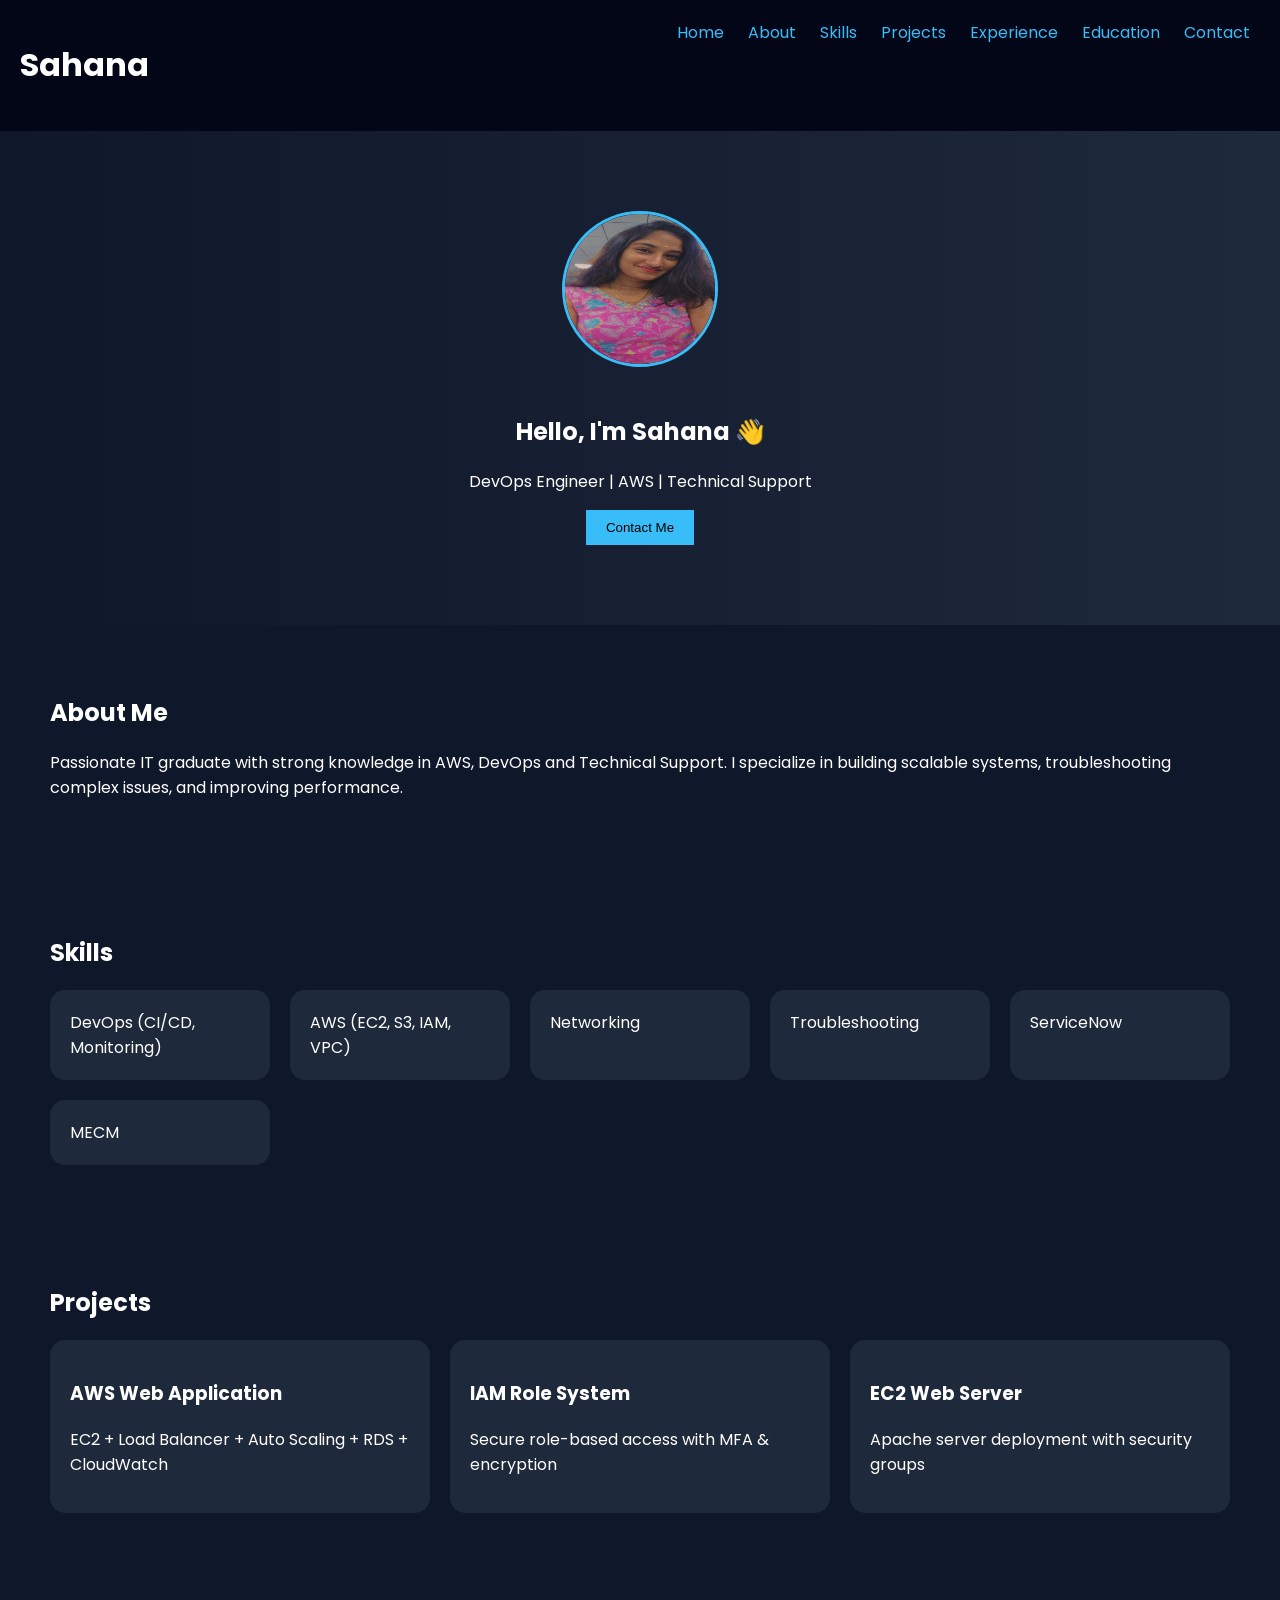
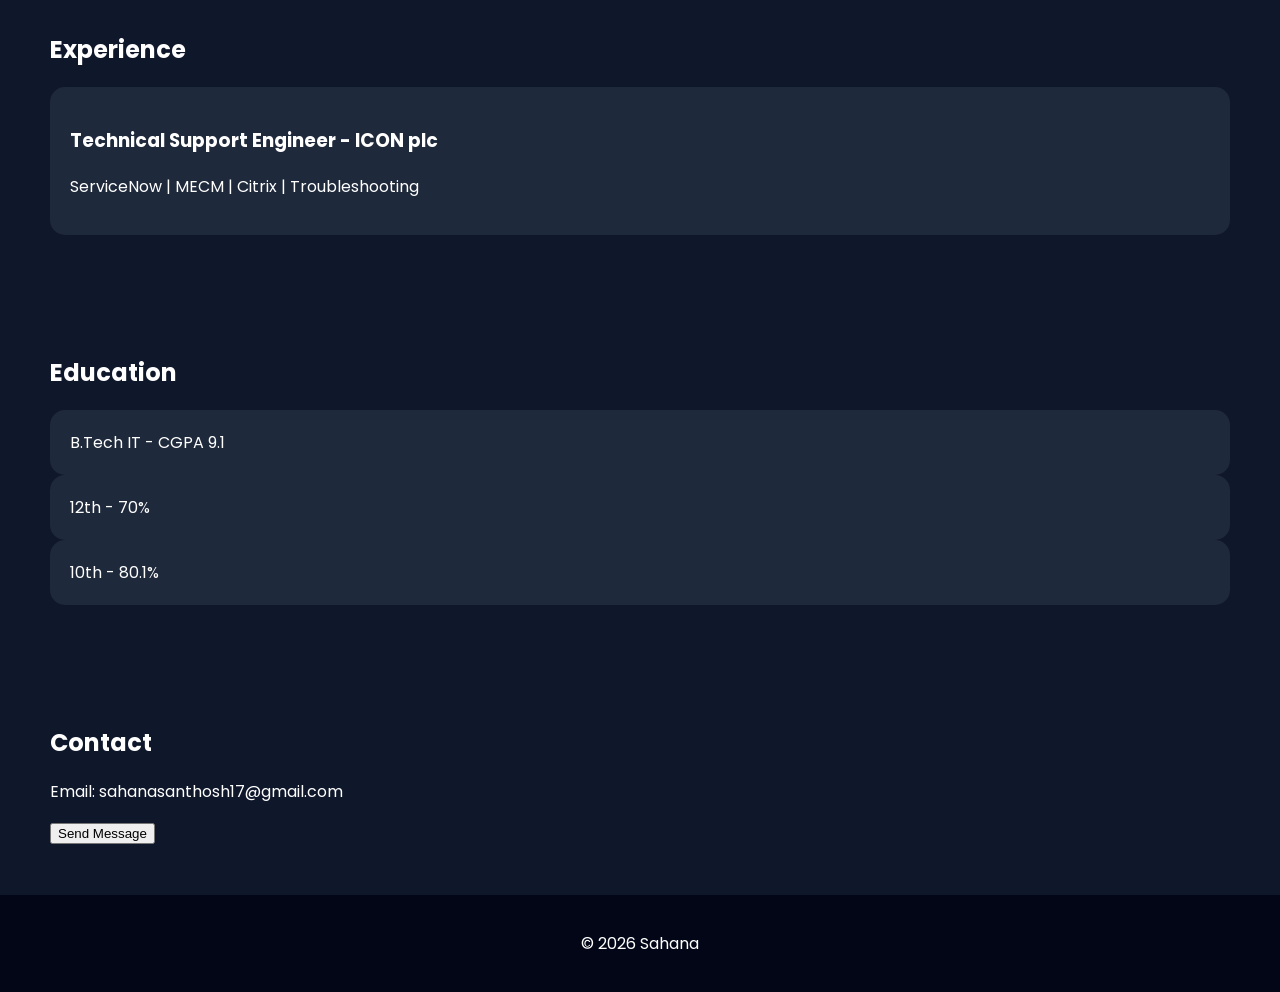
==== index.html @ 71e1d682 "added files" ====
<!DOCTYPE html>
<html lang="en">
<head>
<meta charset="UTF-8">
<meta name="viewport" content="width=device-width, initial-scale=1.0">
<title>Sahana | DevOps Portfolio</title>

<link rel="stylesheet" href="style.css">

<!-- Google Font -->
<link href="https://fonts.googleapis.com/css2?family=Poppins:wght@300;500;700&display=swap" rel="stylesheet">

</head>

<body>

<!-- NAVBAR -->
<header>
    <h1>Sahana</h1>
    <nav>
    <a href="index.html">Home</a>
    <a href="about.html">About</a>
    <a href="skills.html">Skills</a>
    <a href="projects.html">Projects</a>
    <a href="experience.html">Experience</a>
    <a href="education.html">Education</a>
    <a href="contact.html">Contact</a>
</nav>
</header>

<!-- HERO SECTION -->
<section class="hero">
    <img src="profile.jpg" alt="Sahana" class="profile-img">
    <h2>Hello, I'm Sahana 👋</h2>
    <p>DevOps Engineer | AWS | Technical Support</p>
    <button onclick="scrollToContact()">Contact Me</button>
</section>

<!-- ABOUT -->
<section id="about">
    <h2>About Me</h2>
    <p>
        Passionate IT graduate with strong knowledge in AWS, DevOps and Technical Support.
        I specialize in building scalable systems, troubleshooting complex issues,
        and improving performance.
    </p>
</section>

<!-- SKILLS -->
<section id="skills">
    <h2>Skills</h2>

    <div class="grid">
        <div class="card">DevOps (CI/CD, Monitoring)</div>
        <div class="card">AWS (EC2, S3, IAM, VPC)</div>
        <div class="card">Networking</div>
        <div class="card">Troubleshooting</div>
        <div class="card">ServiceNow</div>
        <div class="card">MECM</div>
    </div>

</section>

<!-- PROJECTS -->
<section id="projects">
    <h2>Projects</h2>

    <div class="grid">

        <div class="card">
            <h3>AWS Web Application</h3>
            <p>EC2 + Load Balancer + Auto Scaling + RDS + CloudWatch</p>
        </div>

        <div class="card">
            <h3>IAM Role System</h3>
            <p>Secure role-based access with MFA & encryption</p>
        </div>

        <div class="card">
            <h3>EC2 Web Server</h3>
            <p>Apache server deployment with security groups</p>
        </div>

    </div>
</section>

<!-- EXPERIENCE -->
<section id="experience">
    <h2>Experience</h2>

    <div class="card">
        <h3>Technical Support Engineer - ICON plc</h3>
        <p>ServiceNow | MECM | Citrix | Troubleshooting</p>
    </div>

</section>

<!-- EDUCATION -->
<section id="education">
    <h2>Education</h2>

    <div class="card">
        B.Tech IT - CGPA 9.1
    </div>

    <div class="card">
        12th - 70%
    </div>

    <div class="card">
        10th - 80.1%
    </div>

</section>

<!-- CONTACT -->
<section id="contact">
    <h2>Contact</h2>
    <p>Email: sahanasanthosh17@gmail.com</p>
    <button onclick="sendMessage()">Send Message</button>
</section>

<footer>
    <p>© 2026 Sahana</p>
</footer>

<script src="script.js"></script>

</body>
</html>
---- style.css ----
body {
    margin: 0;
    font-family: 'Poppins', sans-serif;
    background: #0f172a;
    color: white;
}

/* Navbar */
header {
    display: flex;
    justify-content: space-between;
    padding: 20px;
    background: #020617;
}

nav a {
    margin: 10px;
    color: #38bdf8;
    text-decoration: none;
}

/* Hero Section */
.hero {
    text-align: center;
    padding: 80px 20px;
    background: linear-gradient(to right, #0f172a, #1e293b);
}

.hero button {
    padding: 10px 20px;
    background: #38bdf8;
    border: none;
    cursor: pointer;
}

/* Sections */
section {
    padding: 50px;
}

/* Grid Layout */
.grid {
    display: grid;
    grid-template-columns: repeat(auto-fit, minmax(200px, 1fr));
    gap: 20px;
}

/* Cards */
.card {
    background: #1e293b;
    padding: 20px;
    border-radius: 15px;
    transition: 0.3s;
}

.card:hover {
    transform: scale(1.05);
    background: #334155;
}

/* Footer */
footer {
    text-align: center;
    padding: 20px;
    background: #020617;
}
.profile-img {
    width: 150px;
    height: 150px;
    border-radius: 50%;
    border: 3px solid #38bdf8;
    margin-bottom: 20px;
}
/* CONTACT PAGE DESIGN */

.contact-container {
    max-width: 600px;
    margin: 60px auto;
    text-align: center;
}

.contact-header .icon {
    font-size: 30px;
    margin-bottom: 10px;
}

.contact-header h2 {
    font-size: 32px;
    margin-bottom: 5px;
}

.contact-header p {
    color: gray;
    margin-bottom: 30px;
}

.contact-form input,
.contact-form textarea {
    width: 100%;
    padding: 15px;
    margin-bottom: 15px;
    border-radius: 8px;
    border: 1px solid #ccc;
    font-size: 14px;
}

.contact-form textarea {
    height: 120px;
}

.contact-form button {
    width: 100%;
    padding: 15px;
    background: linear-gradient(to right, #4f46e5, #3b82f6);
    color: white;
    border: none;
    border-radius: 8px;
    font-size: 16px;
    cursor: pointer;
}

.contact-form button:hover {
    opacity: 0.9;
}
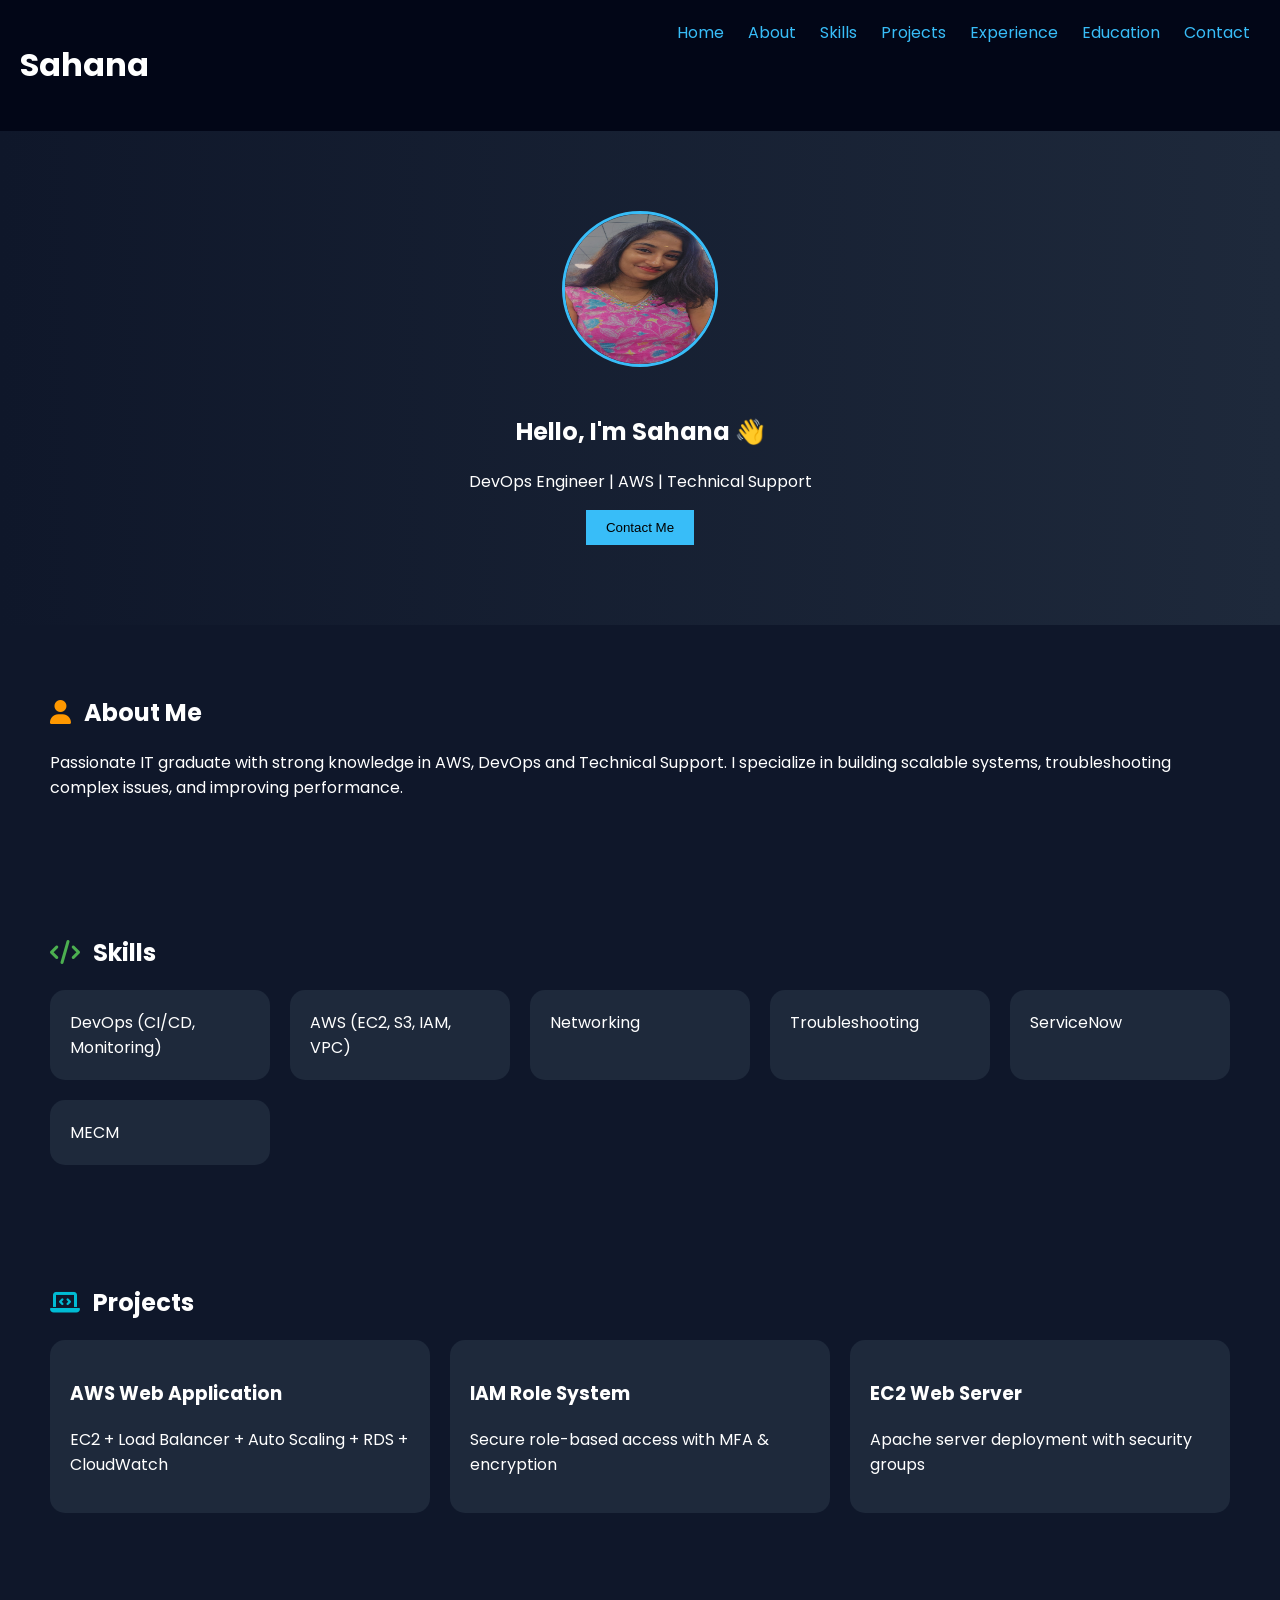
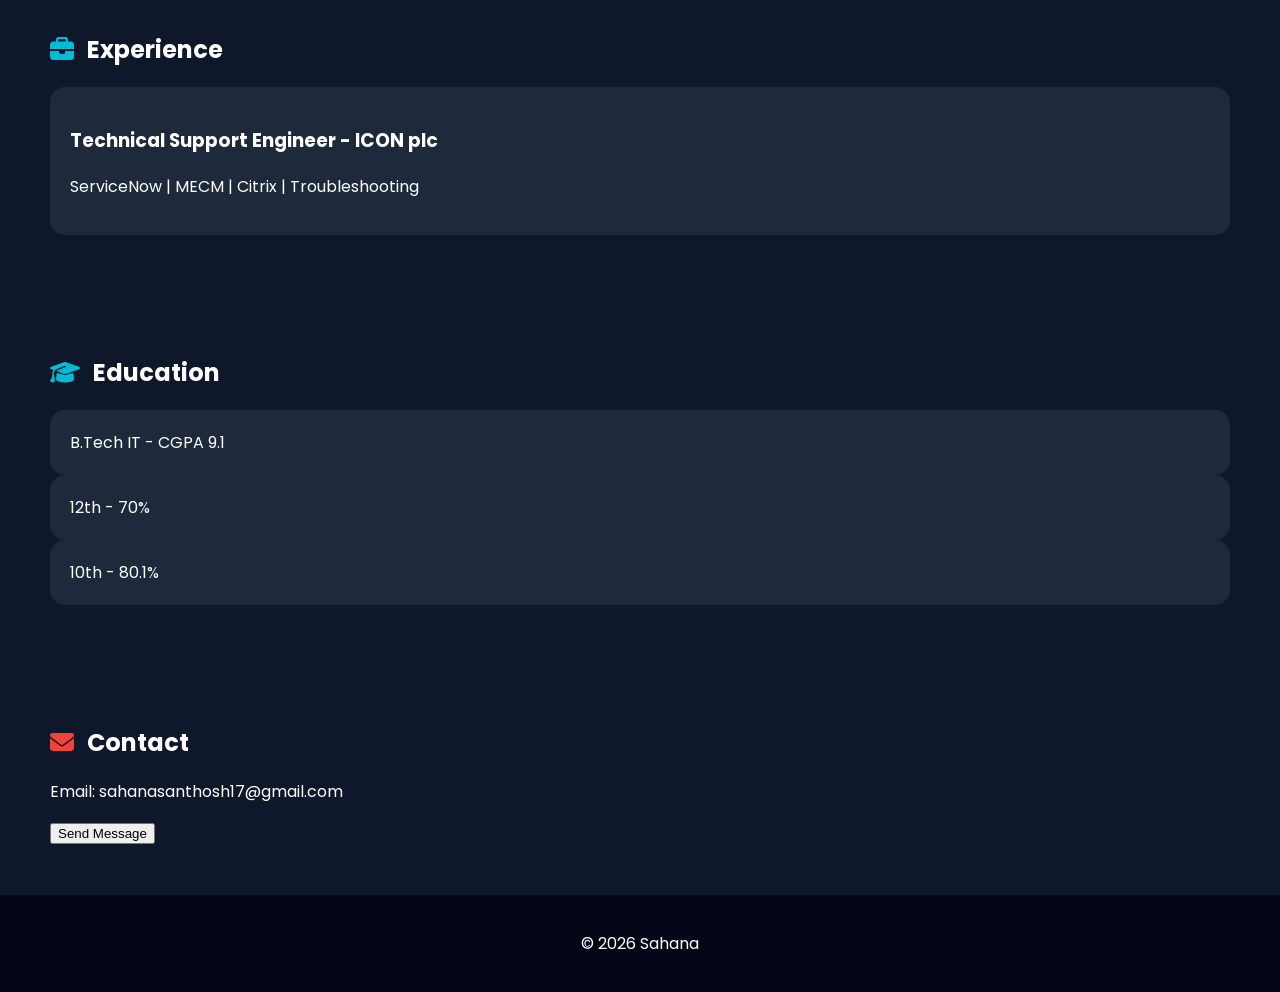
==== commit 4e496b13: "font updated font updated" ====
--- a/index.html
+++ b/index.html
@@ -1,131 +1,132 @@
-<!DOCTYPE html>
-<html lang="en">
-<head>
-<meta charset="UTF-8">
-<meta name="viewport" content="width=device-width, initial-scale=1.0">
-<title>Sahana | DevOps Portfolio</title>
-
-<link rel="stylesheet" href="style.css">
-
-<!-- Google Font -->
-<link href="https://fonts.googleapis.com/css2?family=Poppins:wght@300;500;700&display=swap" rel="stylesheet">
-
-</head>
-
-<body>
-
-<!-- NAVBAR -->
-<header>
-    <h1>Sahana</h1>
-    <nav>
-    <a href="index.html">Home</a>
-    <a href="about.html">About</a>
-    <a href="skills.html">Skills</a>
-    <a href="projects.html">Projects</a>
-    <a href="experience.html">Experience</a>
-    <a href="education.html">Education</a>
-    <a href="contact.html">Contact</a>
-</nav>
-</header>
-
-<!-- HERO SECTION -->
-<section class="hero">
-    <img src="profile.jpg" alt="Sahana" class="profile-img">
-    <h2>Hello, I'm Sahana 👋</h2>
-    <p>DevOps Engineer | AWS | Technical Support</p>
-    <button onclick="scrollToContact()">Contact Me</button>
-</section>
-
-<!-- ABOUT -->
-<section id="about">
-    <h2>About Me</h2>
-    <p>
-        Passionate IT graduate with strong knowledge in AWS, DevOps and Technical Support.
-        I specialize in building scalable systems, troubleshooting complex issues,
-        and improving performance.
-    </p>
-</section>
-
-<!-- SKILLS -->
-<section id="skills">
-    <h2>Skills</h2>
-
-    <div class="grid">
-        <div class="card">DevOps (CI/CD, Monitoring)</div>
-        <div class="card">AWS (EC2, S3, IAM, VPC)</div>
-        <div class="card">Networking</div>
-        <div class="card">Troubleshooting</div>
-        <div class="card">ServiceNow</div>
-        <div class="card">MECM</div>
-    </div>
-
-</section>
-
-<!-- PROJECTS -->
-<section id="projects">
-    <h2>Projects</h2>
-
-    <div class="grid">
-
-        <div class="card">
-            <h3>AWS Web Application</h3>
-            <p>EC2 + Load Balancer + Auto Scaling + RDS + CloudWatch</p>
-        </div>
-
-        <div class="card">
-            <h3>IAM Role System</h3>
-            <p>Secure role-based access with MFA & encryption</p>
-        </div>
-
-        <div class="card">
-            <h3>EC2 Web Server</h3>
-            <p>Apache server deployment with security groups</p>
-        </div>
-
-    </div>
-</section>
-
-<!-- EXPERIENCE -->
-<section id="experience">
-    <h2>Experience</h2>
-
-    <div class="card">
-        <h3>Technical Support Engineer - ICON plc</h3>
-        <p>ServiceNow | MECM | Citrix | Troubleshooting</p>
-    </div>
-
-</section>
-
-<!-- EDUCATION -->
-<section id="education">
-    <h2>Education</h2>
-
-    <div class="card">
-        B.Tech IT - CGPA 9.1
-    </div>
-
-    <div class="card">
-        12th - 70%
-    </div>
-
-    <div class="card">
-        10th - 80.1%
-    </div>
-
-</section>
-
-<!-- CONTACT -->
-<section id="contact">
-    <h2>Contact</h2>
-    <p>Email: sahanasanthosh17@gmail.com</p>
-    <button onclick="sendMessage()">Send Message</button>
-</section>
-
-<footer>
-    <p>© 2026 Sahana</p>
-</footer>
-
-<script src="script.js"></script>
-
-</body>
+<!DOCTYPE html>
+<html lang="en">
+<head>
+<link rel="stylesheet" href="https://cdnjs.cloudflare.com/ajax/libs/font-awesome/6.5.1/css/all.min.css">
+<meta charset="UTF-8">
+<meta name="viewport" content="width=device-width, initial-scale=1.0">
+<title>Sahana | DevOps Portfolio</title>
+
+<link rel="stylesheet" href="style.css">
+
+<!-- Google Font -->
+<link href="https://fonts.googleapis.com/css2?family=Poppins:wght@300;500;700&display=swap" rel="stylesheet">
+
+</head>
+
+<body>
+
+<!-- NAVBAR -->
+<header>
+    <h1>Sahana</h1>
+    <nav>
+    <a href="index.html">Home</a>
+    <a href="about.html">About</a>
+    <a href="skills.html">Skills</a>
+    <a href="projects.html">Projects</a>
+    <a href="experience.html">Experience</a>
+    <a href="education.html">Education</a>
+    <a href="contact.html">Contact</a>
+</nav>
+</header>
+
+<!-- HERO SECTION -->
+<section class="hero">
+    <img src="profile.jpg" alt="Sahana" class="profile-img">
+    <h2>Hello, I'm Sahana 👋</h2>
+    <p>DevOps Engineer | AWS | Technical Support</p>
+    <button onclick="scrollToContact()">Contact Me</button>
+</section>
+
+<!-- ABOUT -->
+<section id="about">
+    <h2><i class="fas fa-user"></i> About Me</h2>
+    <p>
+        Passionate IT graduate with strong knowledge in AWS, DevOps and Technical Support.
+        I specialize in building scalable systems, troubleshooting complex issues,
+        and improving performance.
+    </p>
+</section>
+
+<!-- SKILLS -->
+<section id="skills">
+    <h2><i class="fas fa-code"></i> Skills</h2>
+
+    <div class="grid">
+        <div class="card">DevOps (CI/CD, Monitoring)</div>
+        <div class="card">AWS (EC2, S3, IAM, VPC)</div>
+        <div class="card">Networking</div>
+        <div class="card">Troubleshooting</div>
+        <div class="card">ServiceNow</div>
+        <div class="card">MECM</div>
+    </div>
+
+</section>
+
+<!-- PROJECTS -->
+<section id="projects">
+    <h2><i class="fas fa-laptop-code"></i> Projects</h2>
+
+    <div class="grid">
+
+        <div class="card">
+            <h3>AWS Web Application</h3>
+            <p>EC2 + Load Balancer + Auto Scaling + RDS + CloudWatch</p>
+        </div>
+
+        <div class="card">
+            <h3>IAM Role System</h3>
+            <p>Secure role-based access with MFA & encryption</p>
+        </div>
+
+        <div class="card">
+            <h3>EC2 Web Server</h3>
+            <p>Apache server deployment with security groups</p>
+        </div>
+
+    </div>
+</section>
+
+<!-- EXPERIENCE -->
+<section id="experience">
+    <h2><i class="fas fa-briefcase"></i> Experience</h2>
+
+    <div class="card">
+        <h3>Technical Support Engineer - ICON plc</h3>
+        <p>ServiceNow | MECM | Citrix | Troubleshooting</p>
+    </div>
+
+</section>
+
+<!-- EDUCATION -->
+<section id="education">
+    <h2><i class="fas fa-graduation-cap"></i> Education</h2>
+
+    <div class="card">
+        B.Tech IT - CGPA 9.1
+    </div>
+
+    <div class="card">
+        12th - 70%
+    </div>
+
+    <div class="card">
+        10th - 80.1%
+    </div>
+
+</section>
+
+<!-- CONTACT -->
+<section id="contact">
+    <h2><i class="fas fa-envelope"></i> Contact</h2>
+    <p>Email: sahanasanthosh17@gmail.com</p>
+    <button onclick="sendMessage()">Send Message</button>
+</section>
+
+<footer>
+    <p>© 2026 Sahana</p>
+</footer>
+
+<script src="script.js"></script>
+
+</body>
 </html>
--- a/style.css
+++ b/style.css
@@ -1,124 +1,161 @@
-body {
-    margin: 0;
-    font-family: 'Poppins', sans-serif;
-    background: #0f172a;
-    color: white;
-}
-
-/* Navbar */
-header {
-    display: flex;
-    justify-content: space-between;
-    padding: 20px;
-    background: #020617;
-}
-
-nav a {
-    margin: 10px;
-    color: #38bdf8;
-    text-decoration: none;
-}
-
-/* Hero Section */
-.hero {
-    text-align: center;
-    padding: 80px 20px;
-    background: linear-gradient(to right, #0f172a, #1e293b);
-}
-
-.hero button {
-    padding: 10px 20px;
-    background: #38bdf8;
-    border: none;
-    cursor: pointer;
-}
-
-/* Sections */
-section {
-    padding: 50px;
-}
-
-/* Grid Layout */
-.grid {
-    display: grid;
-    grid-template-columns: repeat(auto-fit, minmax(200px, 1fr));
-    gap: 20px;
-}
-
-/* Cards */
-.card {
-    background: #1e293b;
-    padding: 20px;
-    border-radius: 15px;
-    transition: 0.3s;
-}
-
-.card:hover {
-    transform: scale(1.05);
-    background: #334155;
-}
-
-/* Footer */
-footer {
-    text-align: center;
-    padding: 20px;
-    background: #020617;
-}
-.profile-img {
-    width: 150px;
-    height: 150px;
-    border-radius: 50%;
-    border: 3px solid #38bdf8;
-    margin-bottom: 20px;
-}
-/* CONTACT PAGE DESIGN */
-
-.contact-container {
-    max-width: 600px;
-    margin: 60px auto;
-    text-align: center;
-}
-
-.contact-header .icon {
-    font-size: 30px;
-    margin-bottom: 10px;
-}
-
-.contact-header h2 {
-    font-size: 32px;
-    margin-bottom: 5px;
-}
-
-.contact-header p {
-    color: gray;
-    margin-bottom: 30px;
-}
-
-.contact-form input,
-.contact-form textarea {
-    width: 100%;
-    padding: 15px;
-    margin-bottom: 15px;
-    border-radius: 8px;
-    border: 1px solid #ccc;
-    font-size: 14px;
-}
-
-.contact-form textarea {
-    height: 120px;
-}
-
-.contact-form button {
-    width: 100%;
-    padding: 15px;
-    background: linear-gradient(to right, #4f46e5, #3b82f6);
-    color: white;
-    border: none;
-    border-radius: 8px;
-    font-size: 16px;
-    cursor: pointer;
-}
-
-.contact-form button:hover {
-    opacity: 0.9;
+body {
+    margin: 0;
+    font-family: 'Poppins', sans-serif;
+    background: #0f172a;
+    color: white;
+}
+
+/* Navbar */
+header {
+    display: flex;
+    justify-content: space-between;
+    padding: 20px;
+    background: #020617;
+}
+
+nav a {
+    margin: 10px;
+    color: #38bdf8;
+    text-decoration: none;
+}
+
+/* Hero Section */
+.hero {
+    text-align: center;
+    padding: 80px 20px;
+    background: linear-gradient(to right, #0f172a, #1e293b);
+}
+
+.hero button {
+    padding: 10px 20px;
+    background: #38bdf8;
+    border: none;
+    cursor: pointer;
+}
+
+/* Sections */
+section {
+    padding: 50px;
+}
+
+/* Grid Layout */
+.grid {
+    display: grid;
+    grid-template-columns: repeat(auto-fit, minmax(200px, 1fr));
+    gap: 20px;
+}
+
+/* Cards */
+.card {
+    background: #1e293b;
+    padding: 20px;
+    border-radius: 15px;
+    transition: 0.3s;
+}
+
+.card:hover {
+    transform: scale(1.05);
+    background: #334155;
+}
+
+/* Footer */
+footer {
+    text-align: center;
+    padding: 20px;
+    background: #020617;
+}
+.profile-img {
+    width: 150px;
+    height: 150px;
+    border-radius: 50%;
+    border: 3px solid #38bdf8;
+    margin-bottom: 20px;
+}
+/* CONTACT PAGE DESIGN */
+
+.contact-container {
+    max-width: 600px;
+    margin: 60px auto;
+    text-align: center;
+}
+
+.contact-header .icon {
+    font-size: 30px;
+    margin-bottom: 10px;
+}
+
+.contact-header h2 {
+    font-size: 32px;
+    margin-bottom: 5px;
+}
+
+.contact-header p {
+    color: gray;
+    margin-bottom: 30px;
+}
+
+.contact-form input,
+.contact-form textarea {
+    width: 100%;
+    padding: 15px;
+    margin-bottom: 15px;
+    border-radius: 8px;
+    border: 1px solid #ccc;
+    font-size: 14px;
+}
+
+.contact-form textarea {
+    height: 120px;
+}
+
+.contact-form button {
+    width: 100%;
+    padding: 15px;
+    background: linear-gradient(to right, #4f46e5, #3b82f6);
+    color: white;
+    border: none;
+    border-radius: 8px;
+    font-size: 16px;
+    cursor: pointer;
+}
+
+.contact-form button:hover {
+    opacity: 0.9;
+}
+i {
+  margin-right: 8px;
+  color: #00bcd4;
+}
+
+/* Individual colors */
+.fa-user {
+  color: #ff9800;
+}
+
+.fa-code {
+  color: #4caf50;
+}
+
+.fa-envelope {
+  color: #f44336;
+}
+
+.fa-phone {
+  color: #2196f3;
+}
+
+.fa-github {
+  color: black;
+  font-size: 22px;
+}
+
+.fa-linkedin {
+  color: #0077b5;
+  font-size: 22px;
+}
+
+/* Hover effect */
+i:hover {
+  transform: scale(1.2);
+  transition: 0.3s;
 }
